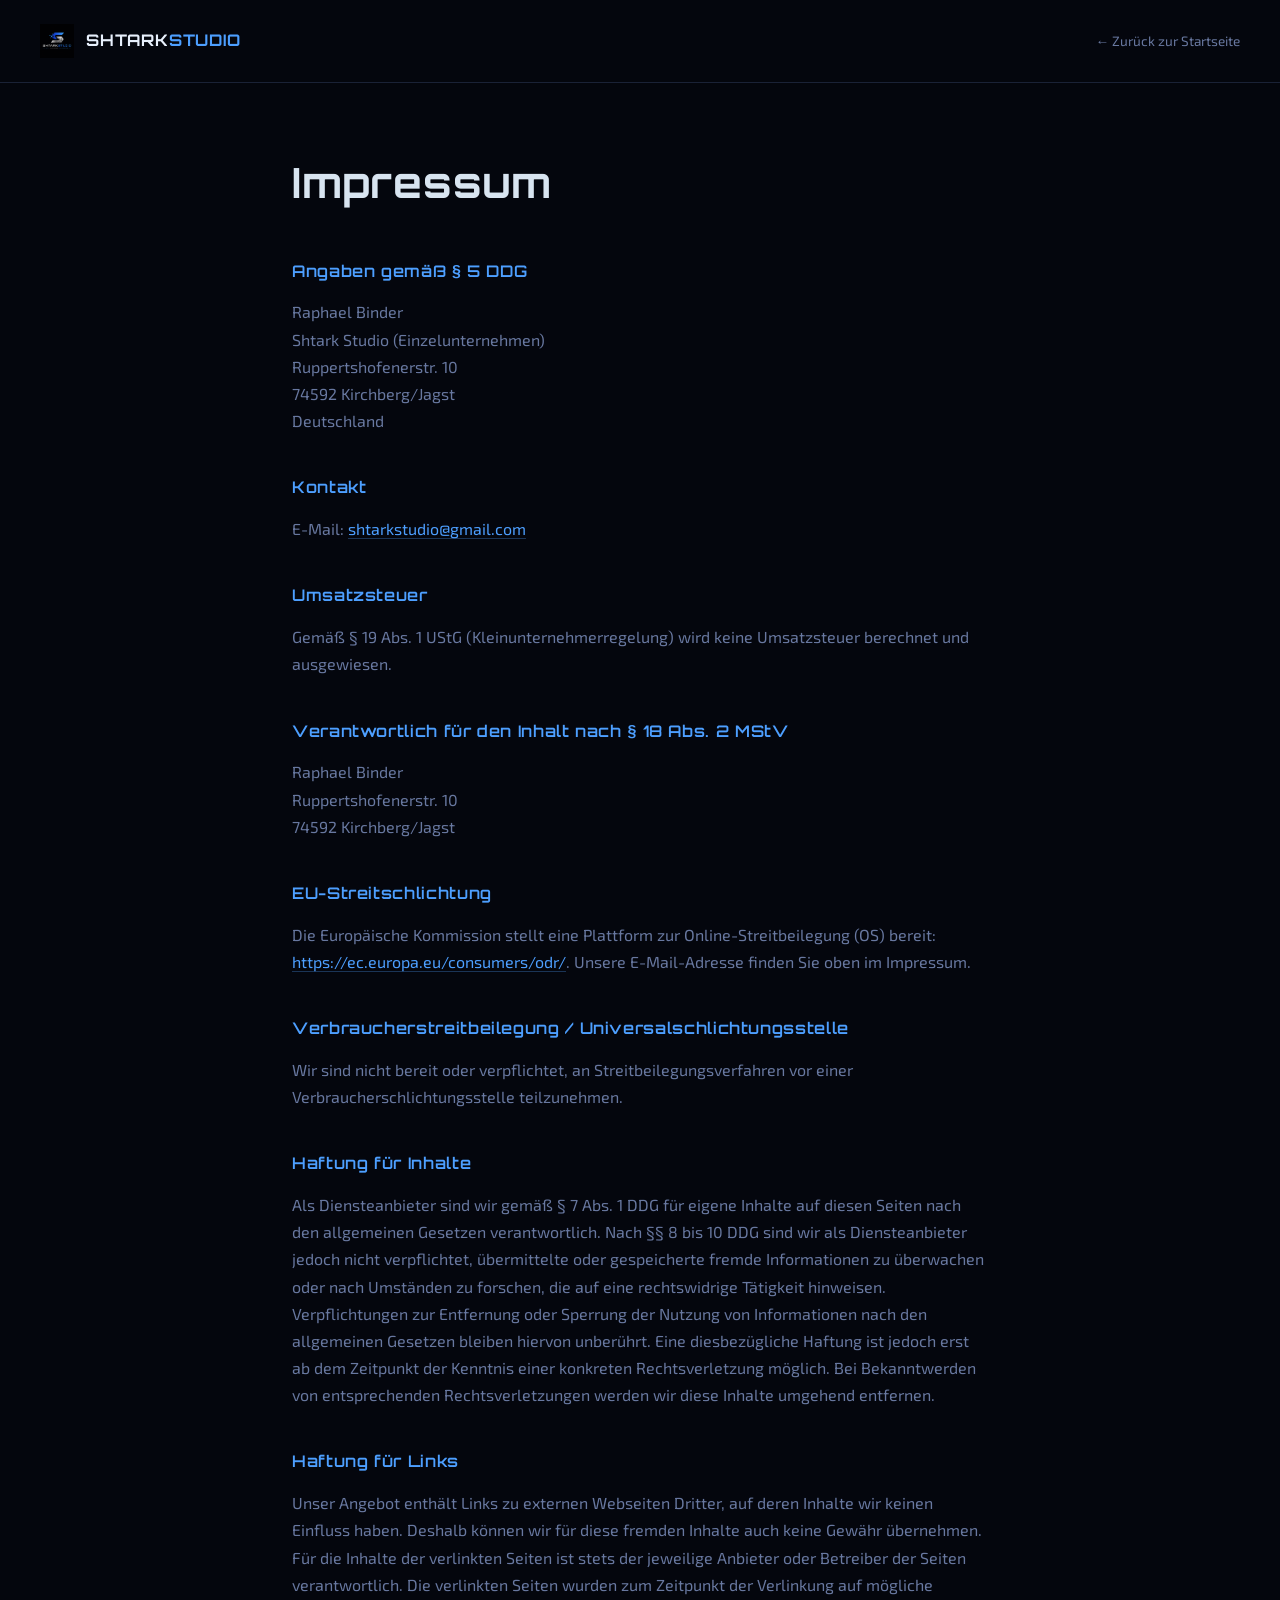
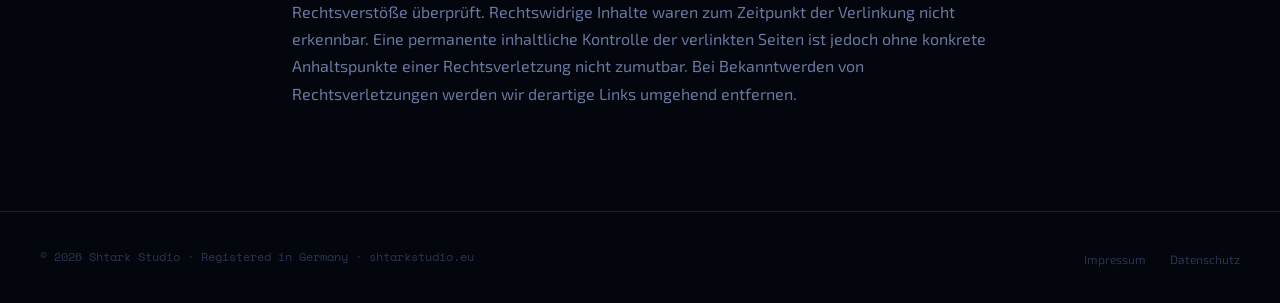
==== impressum.html @ 970c2843 "Professionalize homepage: legal pages, SEO, mobile nav, about section Add Impressum/Datenschutz (rep" ====
<!DOCTYPE html>
<html lang="de">
<head>
<meta charset="UTF-8">
<meta name="viewport" content="width=device-width, initial-scale=1.0">
<title>Impressum — Shtark Studio</title>
<meta name="robots" content="noindex">
<link rel="canonical" href="https://shtarkstudio.eu/impressum.html">
<link rel="icon" type="image/png" href="shtarkstudio.png">
<meta name="theme-color" content="#04060D">
<link rel="stylesheet" href="legal.css">
</head>
<body>

<header class="legal-header">
  <a href="index.html" class="legal-logo">
    <img src="shtarkstudio.png" alt="Shtark Studio Logo">
    <span>SHTARK<span class="accent">STUDIO</span></span>
  </a>
  <a href="index.html" class="legal-back">← Zurück zur Startseite</a>
</header>

<main class="legal-main">
  <h1>Impressum</h1>

  <h2>Angaben gemäß § 5 DDG</h2>
  <p>Raphael Binder<br>
  Shtark Studio (Einzelunternehmen)<br>
  Ruppertshofenerstr. 10<br>
  74592 Kirchberg/Jagst<br>
  Deutschland</p>

  <h2>Kontakt</h2>
  <p>E-Mail: <a href="mailto:shtarkstudio@gmail.com">shtarkstudio@gmail.com</a></p>

  <h2>Umsatzsteuer</h2>
  <p>Gemäß § 19 Abs. 1 UStG (Kleinunternehmerregelung) wird keine Umsatzsteuer berechnet und ausgewiesen.</p>

  <h2>Verantwortlich für den Inhalt nach § 18 Abs. 2 MStV</h2>
  <p>Raphael Binder<br>Ruppertshofenerstr. 10<br>74592 Kirchberg/Jagst</p>

  <h2>EU-Streitschlichtung</h2>
  <p>Die Europäische Kommission stellt eine Plattform zur Online-Streitbeilegung (OS) bereit: <a href="https://ec.europa.eu/consumers/odr/" target="_blank" rel="noopener">https://ec.europa.eu/consumers/odr/</a>. Unsere E-Mail-Adresse finden Sie oben im Impressum.</p>

  <h2>Verbraucherstreitbeilegung / Universalschlichtungsstelle</h2>
  <p>Wir sind nicht bereit oder verpflichtet, an Streitbeilegungsverfahren vor einer Verbraucherschlichtungsstelle teilzunehmen.</p>

  <h2>Haftung für Inhalte</h2>
  <p>Als Diensteanbieter sind wir gemäß § 7 Abs. 1 DDG für eigene Inhalte auf diesen Seiten nach den allgemeinen Gesetzen verantwortlich. Nach §§ 8 bis 10 DDG sind wir als Diensteanbieter jedoch nicht verpflichtet, übermittelte oder gespeicherte fremde Informationen zu überwachen oder nach Umständen zu forschen, die auf eine rechtswidrige Tätigkeit hinweisen. Verpflichtungen zur Entfernung oder Sperrung der Nutzung von Informationen nach den allgemeinen Gesetzen bleiben hiervon unberührt. Eine diesbezügliche Haftung ist jedoch erst ab dem Zeitpunkt der Kenntnis einer konkreten Rechtsverletzung möglich. Bei Bekanntwerden von entsprechenden Rechtsverletzungen werden wir diese Inhalte umgehend entfernen.</p>

  <h2>Haftung für Links</h2>
  <p>Unser Angebot enthält Links zu externen Webseiten Dritter, auf deren Inhalte wir keinen Einfluss haben. Deshalb können wir für diese fremden Inhalte auch keine Gewähr übernehmen. Für die Inhalte der verlinkten Seiten ist stets der jeweilige Anbieter oder Betreiber der Seiten verantwortlich. Die verlinkten Seiten wurden zum Zeitpunkt der Verlinkung auf mögliche Rechtsverstöße überprüft. Rechtswidrige Inhalte waren zum Zeitpunkt der Verlinkung nicht erkennbar. Eine permanente inhaltliche Kontrolle der verlinkten Seiten ist jedoch ohne konkrete Anhaltspunkte einer Rechtsverletzung nicht zumutbar. Bei Bekanntwerden von Rechtsverletzungen werden wir derartige Links umgehend entfernen.</p>
</main>

<footer class="legal-footer">
  <p>© 2026 Shtark Studio · Registered in Germany · shtarkstudio.eu</p>
  <ul>
    <li><a href="impressum.html">Impressum</a></li>
    <li><a href="datenschutz.html">Datenschutz</a></li>
  </ul>
</footer>

</body>
</html>
---- legal.css ----
@font-face{font-family:'Orbitron';font-style:normal;font-weight:400 900;font-display:swap;src:url('fonts/orbitron.woff2') format('woff2');}
@font-face{font-family:'Exo 2';font-style:normal;font-weight:300 600;font-display:swap;src:url('fonts/exo2.woff2') format('woff2');}
@font-face{font-family:'Space Mono';font-style:normal;font-weight:400;font-display:swap;src:url('fonts/spacemono-regular.woff2') format('woff2');}
@font-face{font-family:'Space Mono';font-style:normal;font-weight:700;font-display:swap;src:url('fonts/spacemono-bold.woff2') format('woff2');}

*,*::before,*::after{box-sizing:border-box;margin:0;padding:0;}
:root{
  --bg:#04060D;--card:#0A0E1A;--border:#1A2236;
  --blue:#1E6FFF;--blue2:#4D9FFF;--silver:#B8C4D4;--silver2:#D8E4F0;
  --text:#E8F0FC;--muted:#6878A0;--dim:#2A3450;
}
body{background:var(--bg);color:var(--text);font-family:'Exo 2',sans-serif;font-size:16px;line-height:1.7;}

.legal-header{
  display:flex;align-items:center;justify-content:space-between;flex-wrap:wrap;gap:1rem;
  padding:1.5rem 2.5rem;border-bottom:1px solid var(--border);
}
.legal-logo{display:flex;align-items:center;gap:0.75rem;text-decoration:none;color:var(--text);
  font-family:'Orbitron',sans-serif;font-size:1rem;font-weight:700;letter-spacing:0.05em;}
.legal-logo img{height:34px;width:34px;object-fit:contain;}
.legal-logo span.accent{color:var(--blue2);}
.legal-back{color:var(--muted);text-decoration:none;font-size:0.85rem;transition:color 0.2s;}
.legal-back:hover{color:var(--blue2);}

.legal-main{max-width:760px;margin:0 auto;padding:4rem 2rem 6rem;}
.legal-main h1{
  font-family:'Orbitron',sans-serif;font-size:clamp(1.8rem,4vw,2.6rem);
  color:var(--silver2);margin-bottom:2.5rem;letter-spacing:0.02em;
}
.legal-main h2{
  font-family:'Orbitron',sans-serif;font-size:1rem;font-weight:600;
  color:var(--blue2);letter-spacing:0.04em;margin:2.5rem 0 0.85rem;
}
.legal-main p{color:var(--muted);margin-bottom:0.5rem;}
.legal-main a{color:var(--blue2);text-decoration:none;border-bottom:1px solid rgba(77,159,255,0.3);}
.legal-main a:hover{border-bottom-color:var(--blue2);}

.legal-footer{
  border-top:1px solid var(--border);padding:2rem 2.5rem;
  display:flex;align-items:center;justify-content:space-between;flex-wrap:wrap;gap:1rem;
}
.legal-footer p{font-size:0.75rem;color:var(--dim);font-family:'Space Mono',monospace;}
.legal-footer ul{display:flex;gap:1.5rem;list-style:none;}
.legal-footer a{font-size:0.75rem;color:var(--dim);text-decoration:none;border-bottom:none;}
.legal-footer a:hover{color:var(--muted);}

@media(max-width:600px){
  .legal-header{padding:1.25rem 1.5rem;}
  .legal-main{padding:3rem 1.25rem 4rem;}
  .legal-footer{flex-direction:column;text-align:center;padding:1.5rem;}
}
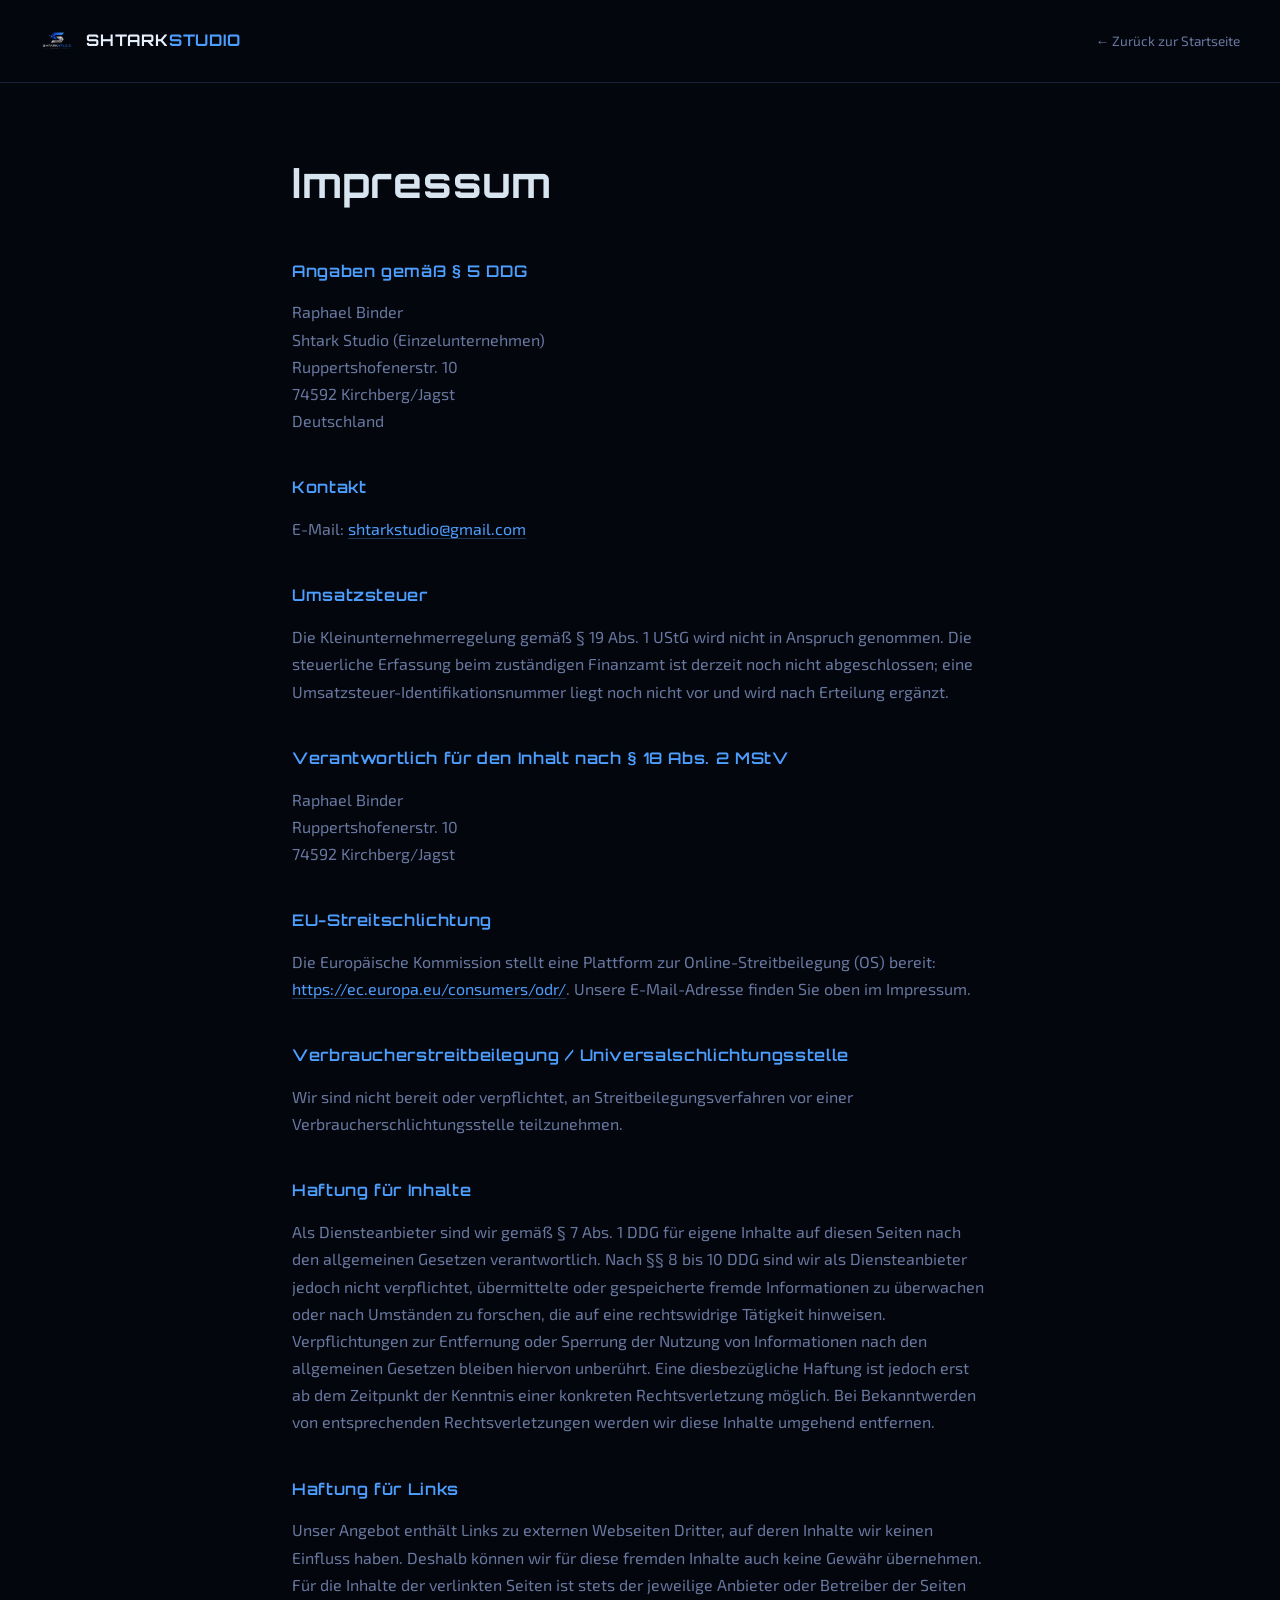
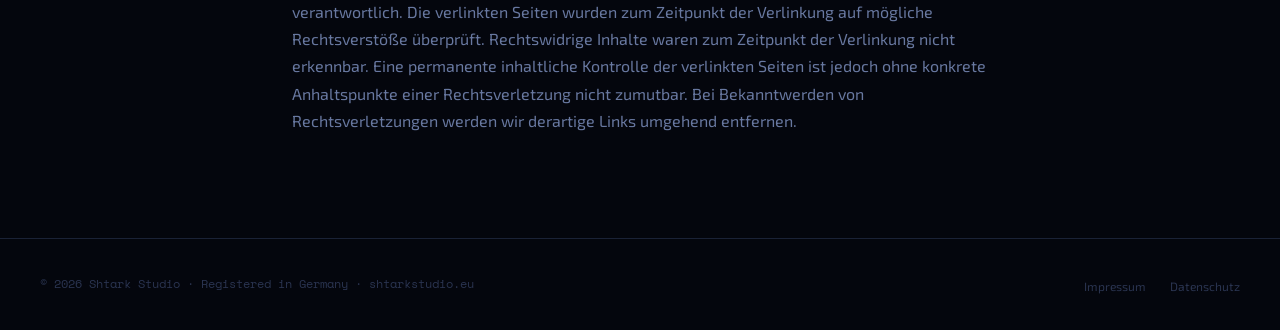
==== commit db274a7c: "Fix incorrect Kleinunternehmerregelung claim in Impressum The site was still stating VAT exemption u" ====
--- a/impressum.html
+++ b/impressum.html
@@ -34,7 +34,7 @@
   <p>E-Mail: <a href="mailto:shtarkstudio@gmail.com">shtarkstudio@gmail.com</a></p>
 
   <h2>Umsatzsteuer</h2>
-  <p>Gemäß § 19 Abs. 1 UStG (Kleinunternehmerregelung) wird keine Umsatzsteuer berechnet und ausgewiesen.</p>
+  <p>Die Kleinunternehmerregelung gemäß § 19 Abs. 1 UStG wird nicht in Anspruch genommen. Die steuerliche Erfassung beim zuständigen Finanzamt ist derzeit noch nicht abgeschlossen; eine Umsatzsteuer-Identifikationsnummer liegt noch nicht vor und wird nach Erteilung ergänzt.</p>
 
   <h2>Verantwortlich für den Inhalt nach § 18 Abs. 2 MStV</h2>
   <p>Raphael Binder<br>Ruppertshofenerstr. 10<br>74592 Kirchberg/Jagst</p>
--- a/legal.css
+++ b/legal.css
@@ -32,6 +32,16 @@
   color:var(--blue2);letter-spacing:0.04em;margin:2.5rem 0 0.85rem;
 }
 .legal-main p{color:var(--muted);margin-bottom:0.5rem;}
+.legal-main.center{text-align:center;}
+.legal-main.center h1{margin-bottom:1.25rem;}
+.legal-main.center p{max-width:480px;margin:0 auto 0.75rem;}
+.placeholder-badge{
+  width:64px;height:64px;margin:0 auto 1.5rem;border-radius:18px;
+  background:linear-gradient(135deg,#1E6FFF,#0A40CC);
+  display:grid;place-items:center;font-size:1.6rem;
+  box-shadow:0 0 30px rgba(30,111,255,0.35);
+  border:1px solid rgba(100,160,255,0.3);
+}
 .legal-main a{color:var(--blue2);text-decoration:none;border-bottom:1px solid rgba(77,159,255,0.3);}
 .legal-main a:hover{border-bottom-color:var(--blue2);}
 
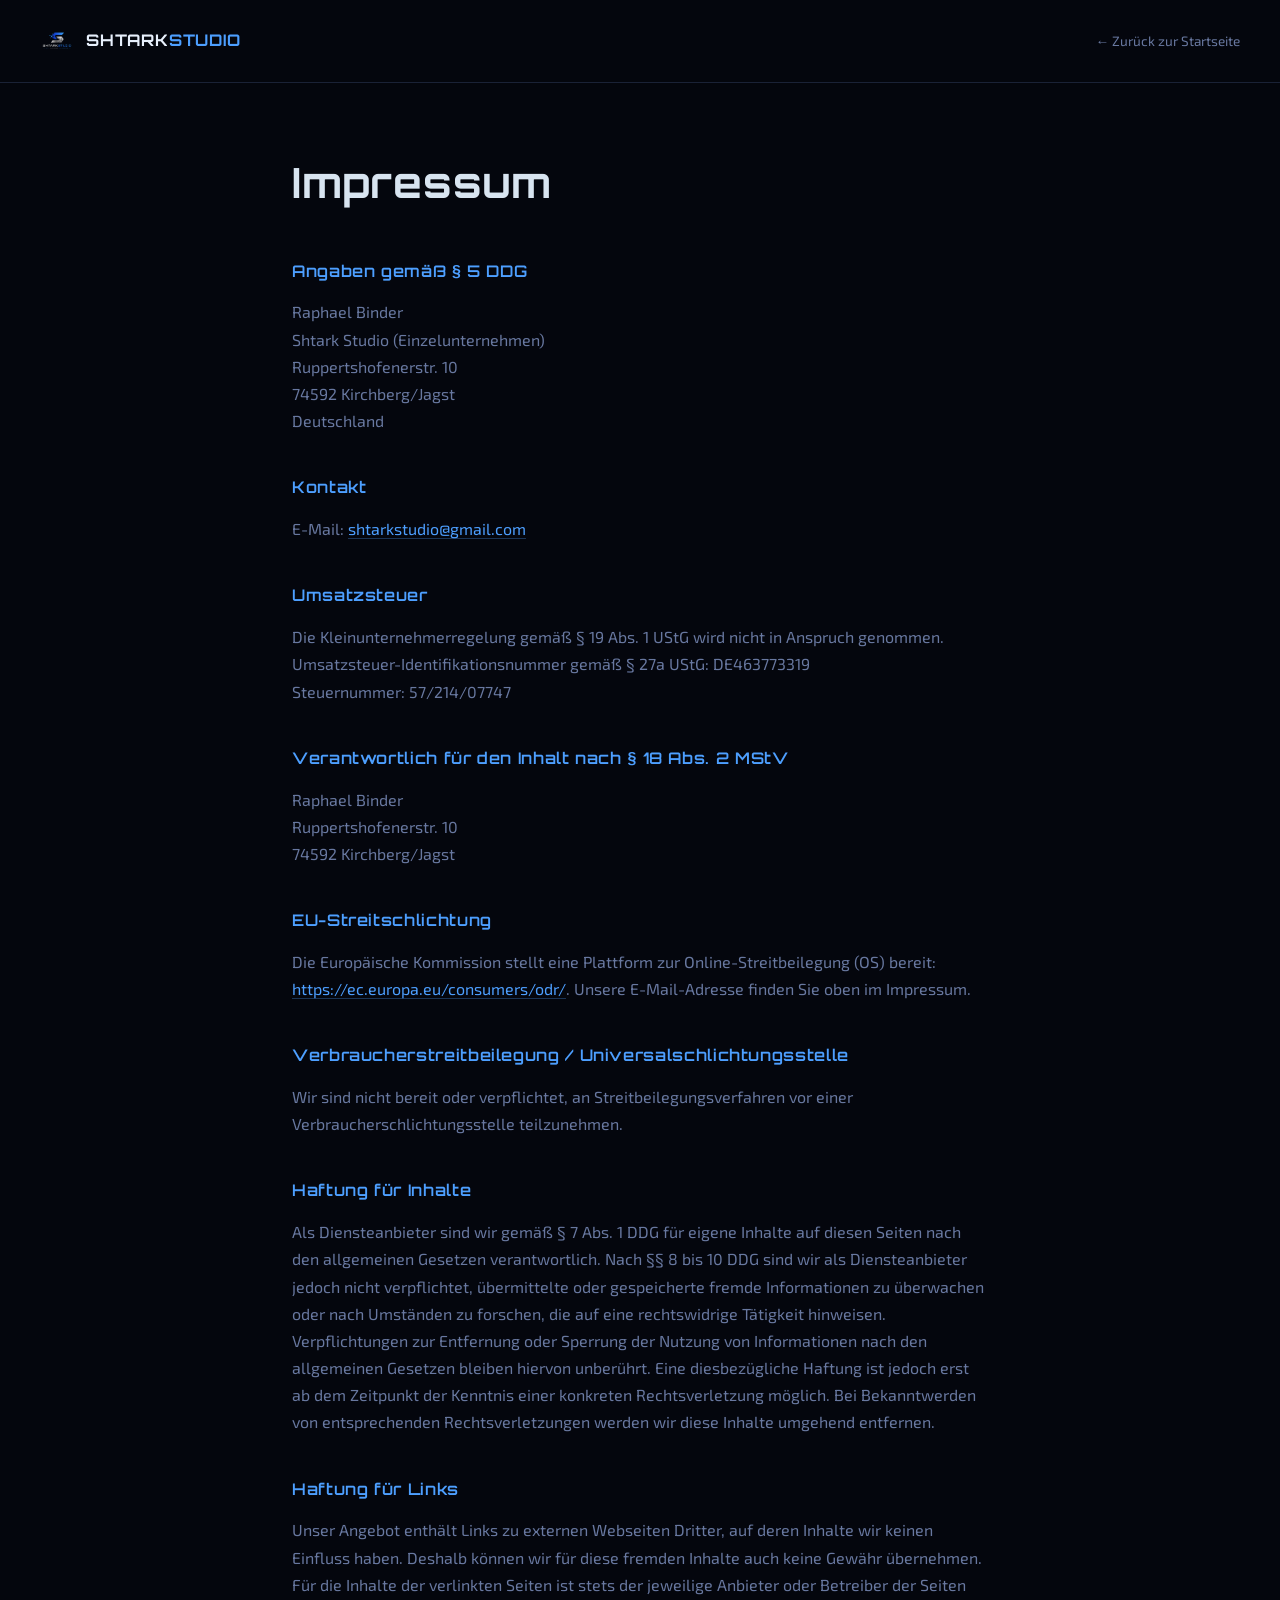
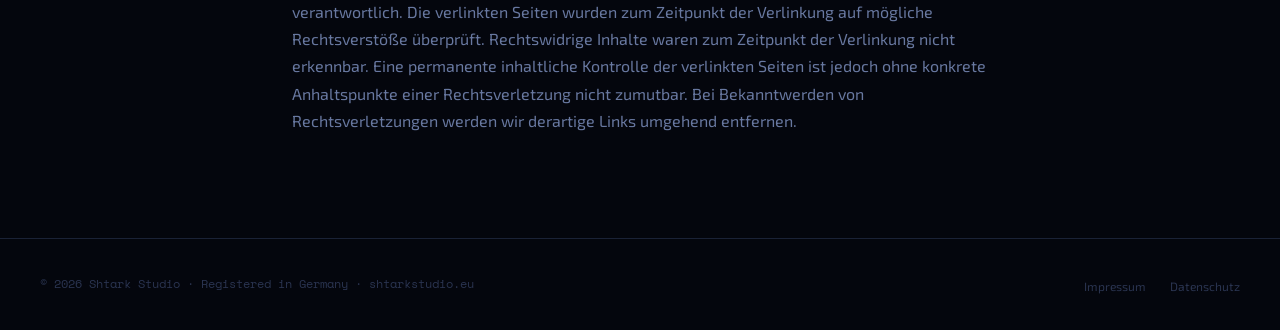
==== commit cc16bd41: "Add USt-IdNr and Steuernummer to Impressum Received from Bundeszentralamt für Steuern / Finanzamt." ====
--- a/impressum.html
+++ b/impressum.html
@@ -34,7 +34,9 @@
   <p>E-Mail: <a href="mailto:shtarkstudio@gmail.com">shtarkstudio@gmail.com</a></p>
 
   <h2>Umsatzsteuer</h2>
-  <p>Die Kleinunternehmerregelung gemäß § 19 Abs. 1 UStG wird nicht in Anspruch genommen. Die steuerliche Erfassung beim zuständigen Finanzamt ist derzeit noch nicht abgeschlossen; eine Umsatzsteuer-Identifikationsnummer liegt noch nicht vor und wird nach Erteilung ergänzt.</p>
+  <p>Die Kleinunternehmerregelung gemäß § 19 Abs. 1 UStG wird nicht in Anspruch genommen.<br>
+  Umsatzsteuer-Identifikationsnummer gemäß § 27a UStG: DE463773319<br>
+  Steuernummer: 57/214/07747</p>
 
   <h2>Verantwortlich für den Inhalt nach § 18 Abs. 2 MStV</h2>
   <p>Raphael Binder<br>Ruppertshofenerstr. 10<br>74592 Kirchberg/Jagst</p>
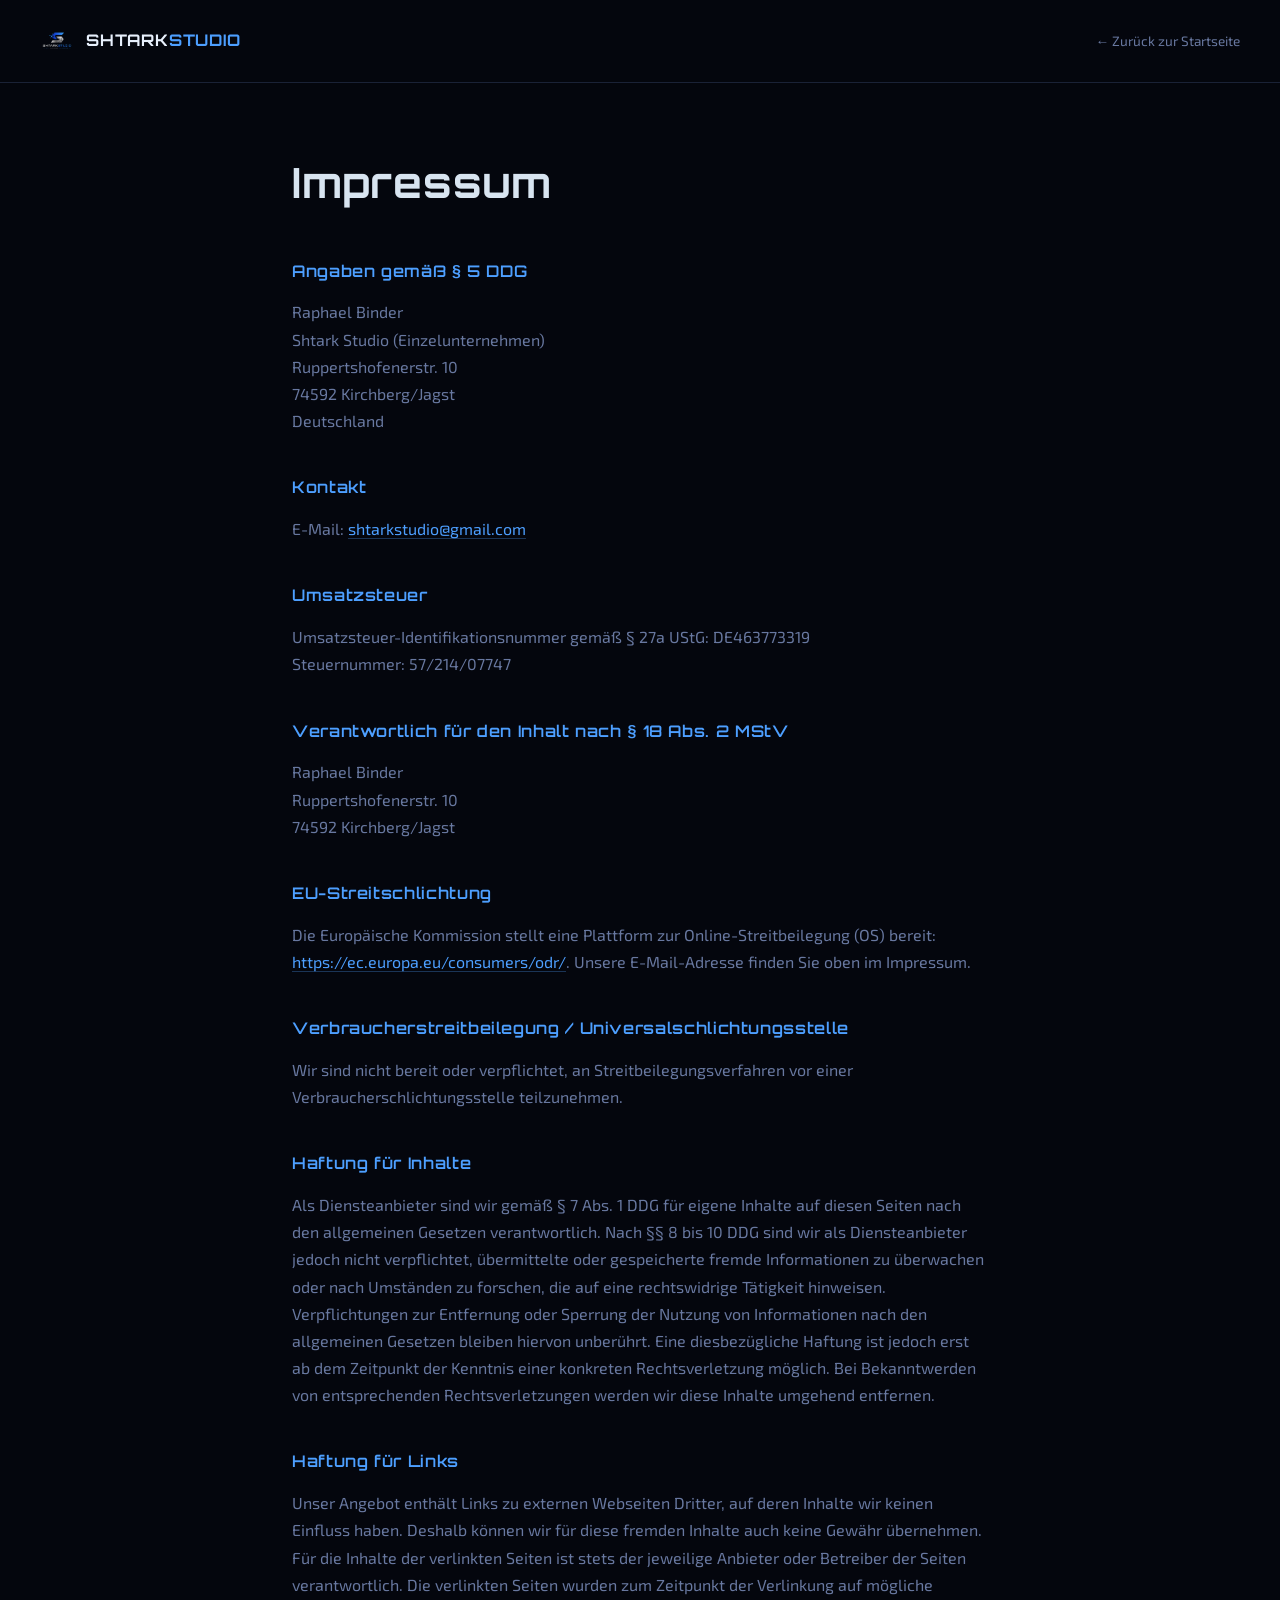
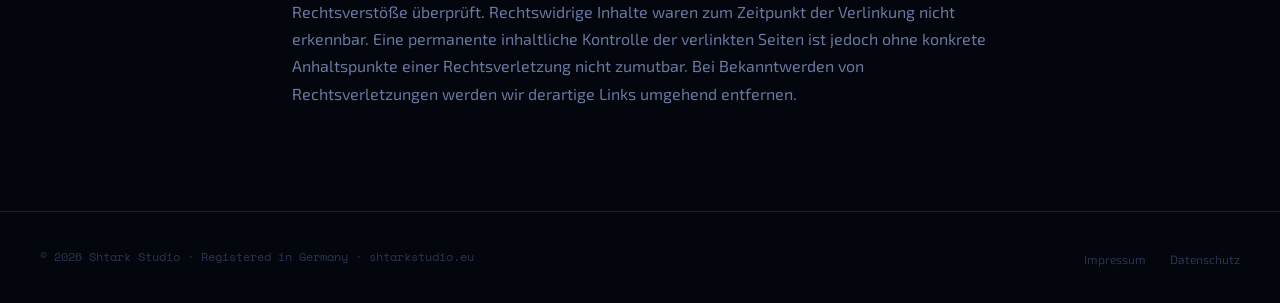
==== commit 1f6bb738: "Remove Kleinunternehmerregelung mention from Impressum Not applicable since Regelbesteuerung applies" ====
--- a/impressum.html
+++ b/impressum.html
@@ -34,8 +34,7 @@
   <p>E-Mail: <a href="mailto:shtarkstudio@gmail.com">shtarkstudio@gmail.com</a></p>
 
   <h2>Umsatzsteuer</h2>
-  <p>Die Kleinunternehmerregelung gemäß § 19 Abs. 1 UStG wird nicht in Anspruch genommen.<br>
-  Umsatzsteuer-Identifikationsnummer gemäß § 27a UStG: DE463773319<br>
+  <p>Umsatzsteuer-Identifikationsnummer gemäß § 27a UStG: DE463773319<br>
   Steuernummer: 57/214/07747</p>
 
   <h2>Verantwortlich für den Inhalt nach § 18 Abs. 2 MStV</h2>
